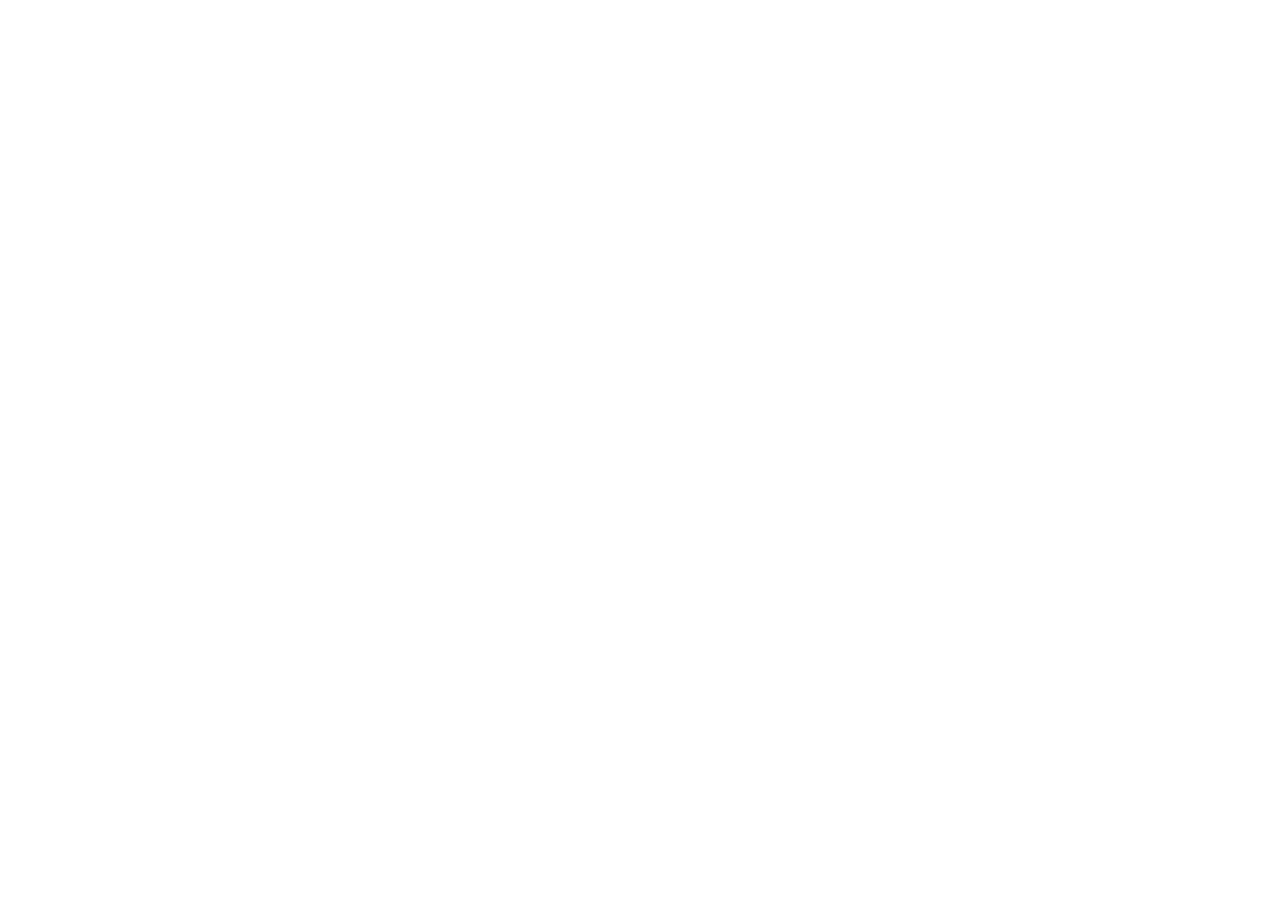
==== index.html @ aefb0fbd "Mise en place des éléments de base pour créer le site" ====
<!DOCTYPE html>
<html lang="fr">

<head>

    <meta charset="UTF-8">
    <meta name="viewport" content="width=device-width, initial-scale=1.0">
    <title>Gros Vélos</title>

    <link rel="stylesheet" href="css/normalize.css">
    <link rel="stylesheet" href="css/styles.css">

    <script src="js/scripts.js" defer></script>

</head>

<body>
    
</body>

</html>
---- css/styles.css ----
/*----------------------------------------------------------------------------
    Generic
----------------------------------------------------------------------------*/


/*------------------------------------------------------------------------------
   Base
------------------------------------------------------------------------------*/


/*------------------------------------------------------------------------------
   Mise en page
------------------------------------------------------------------------------*/


/*------------------------------------------------------------------------------
   Element/typographie
------------------------------------------------------------------------------*/


/*------------------------------------------------------------------------------
   Components
------------------------------------------------------------------------------*/


/*------------------------------------------------------------------------------
   Aide stylistique
------------------------------------------------------------------------------*/
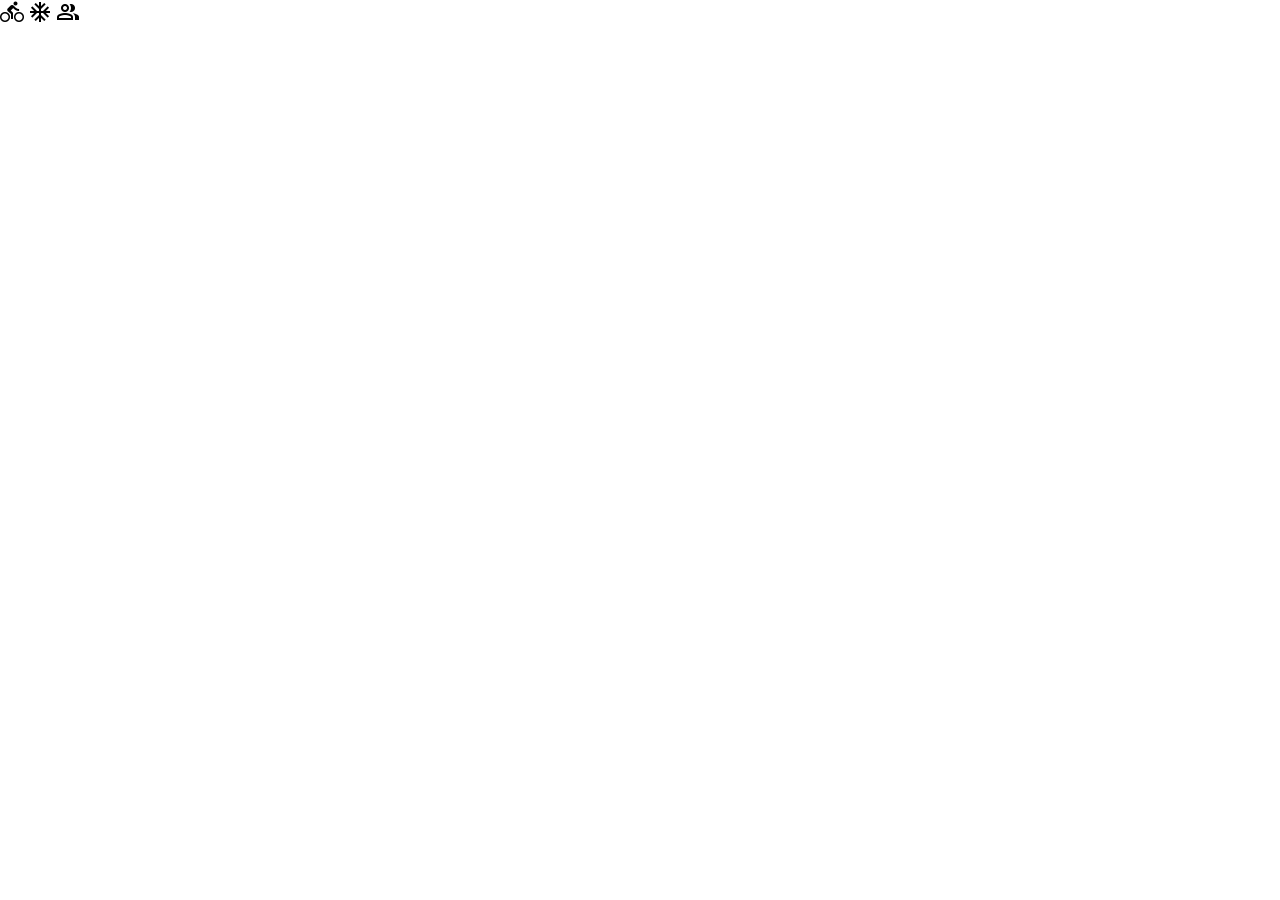
==== commit 087746a3: "Téléchargement des images et mise en place des liens vers feuilles de styles, js, google fonts, mate" ====
--- a/index.html
+++ b/index.html
@@ -8,6 +8,14 @@
     <title>Gros Vélos</title>
 
     <link rel="stylesheet" href="css/normalize.css">
+
+    <link rel="stylesheet" href="https://fonts.googleapis.com/css2?family=Material+Symbols+Outlined:opsz,wght,FILL,GRAD@20..48,100..700,0..1,-50..200" />
+
+    <link rel="preconnect" href="https://fonts.googleapis.com">
+    <link rel="preconnect" href="https://fonts.gstatic.com" crossorigin>
+    <link href="https://fonts.googleapis.com/css2?family=Raleway:ital,wght@0,100..900;1,100..900&family=Roboto:ital,wght@0,100..900;1,100..900&display=swap" rel="stylesheet">
+
+    
     <link rel="stylesheet" href="css/styles.css">
 
     <script src="js/scripts.js" defer></script>
@@ -16,6 +24,10 @@
 
 <body>
     
+    <span class="material-symbols-outlined">directions_bike</span>
+    <span class="material-symbols-outlined">ac_unit</span>
+    <span class="material-symbols-outlined">group</span>
+
 </body>
 
 </html>
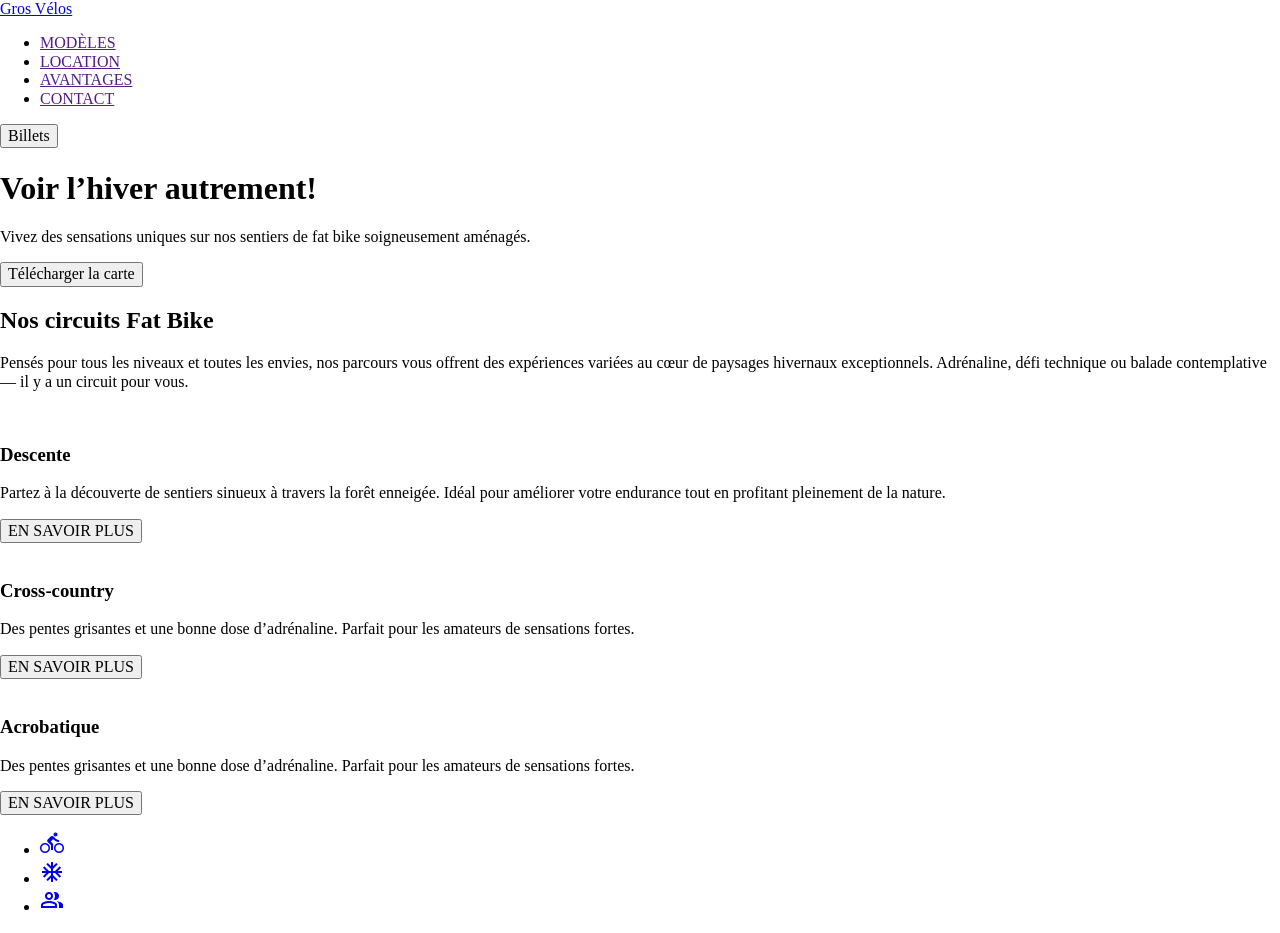
==== commit 4f9188b7: "Mise en place du HTML" ====
--- a/index.html
+++ b/index.html
@@ -24,9 +24,96 @@
 
 <body>
     
-    <span class="material-symbols-outlined">directions_bike</span>
-    <span class="material-symbols-outlined">ac_unit</span>
-    <span class="material-symbols-outlined">group</span>
+    <!--Entête-->
+
+    <header class="header">
+        <div class="wrapper">
+
+            <a href="index.html">Gros Vélos</a>
+
+            <nav class="menu">
+                <ul>
+                    <li><a href="">MODÈLES</a></li>
+                    <li><a href="">LOCATION</a></li>
+                    <li><a href="">AVANTAGES</a></li>
+                    <li><a href="">CONTACT</a></li>
+                </ul>
+            </nav>
+
+            <button>Billets</button>
+
+        </div>
+    </header>
+
+    <!--Contenu-->
+
+    <section class="hero">
+        <div class="wrapper">
+
+            <div class="conteneur">
+                <h1>Voir l’hiver autrement!</h1>
+                <p>Vivez des sensations uniques sur nos sentiers de fat bike soigneusement aménagés.</p>
+                <button>Télécharger la carte</button>
+            </div>
+
+        </div>
+    </section>
+
+    <section class="circuits">
+        <div class="wrapper">
+
+            <h2>Nos circuits Fat Bike</h2>
+            <p>Pensés pour tous les niveaux et toutes les envies, nos parcours vous offrent des expériences variées au cœur de paysages hivernaux exceptionnels. Adrénaline, défi technique ou balade contemplative — il y a un circuit pour vous.</p>
+
+            <article class="carte">
+
+                <img src="" alt="">
+                <h3>Descente</h3>
+                <p>Partez à la découverte de sentiers sinueux à travers la forêt enneigée. Idéal pour améliorer votre endurance tout en profitant pleinement de la nature.</p>
+                <button>EN SAVOIR PLUS</button>
+
+            </article>
+
+            <article class="carte">
+
+                <img src="" alt="">
+                <h3>Cross-country</h3>
+                <p>Des pentes grisantes et une bonne dose d’adrénaline. Parfait pour les amateurs de sensations fortes.</p>
+                <button>EN SAVOIR PLUS</button>
+
+            </article>
+
+            <article class="carte">
+
+                <img src="" alt="">
+                <h3>Acrobatique</h3>
+                <p>Des pentes grisantes et une bonne dose d’adrénaline. Parfait pour les amateurs de sensations fortes.</p>
+                <button>EN SAVOIR PLUS</button>
+
+            </article>
+
+        </div>
+    </section>
+
+    <!--Footer-->
+
+    <footer class="footer">
+        <div class="wrapper">
+
+            <nav class="medias-sociaux">
+
+                <ul>
+                    <li><a href="#"><span class="material-symbols-outlined">directions_bike</span></a></li>
+                    <li><a href="#"><span class="material-symbols-outlined">ac_unit</span></a></li>
+                    <li><a href="#"><span class="material-symbols-outlined">group</span></a></li>
+                </ul>
+
+            </nav>
+
+            <p></p>
+
+        </div>
+    </footer>
 
 </body>
 
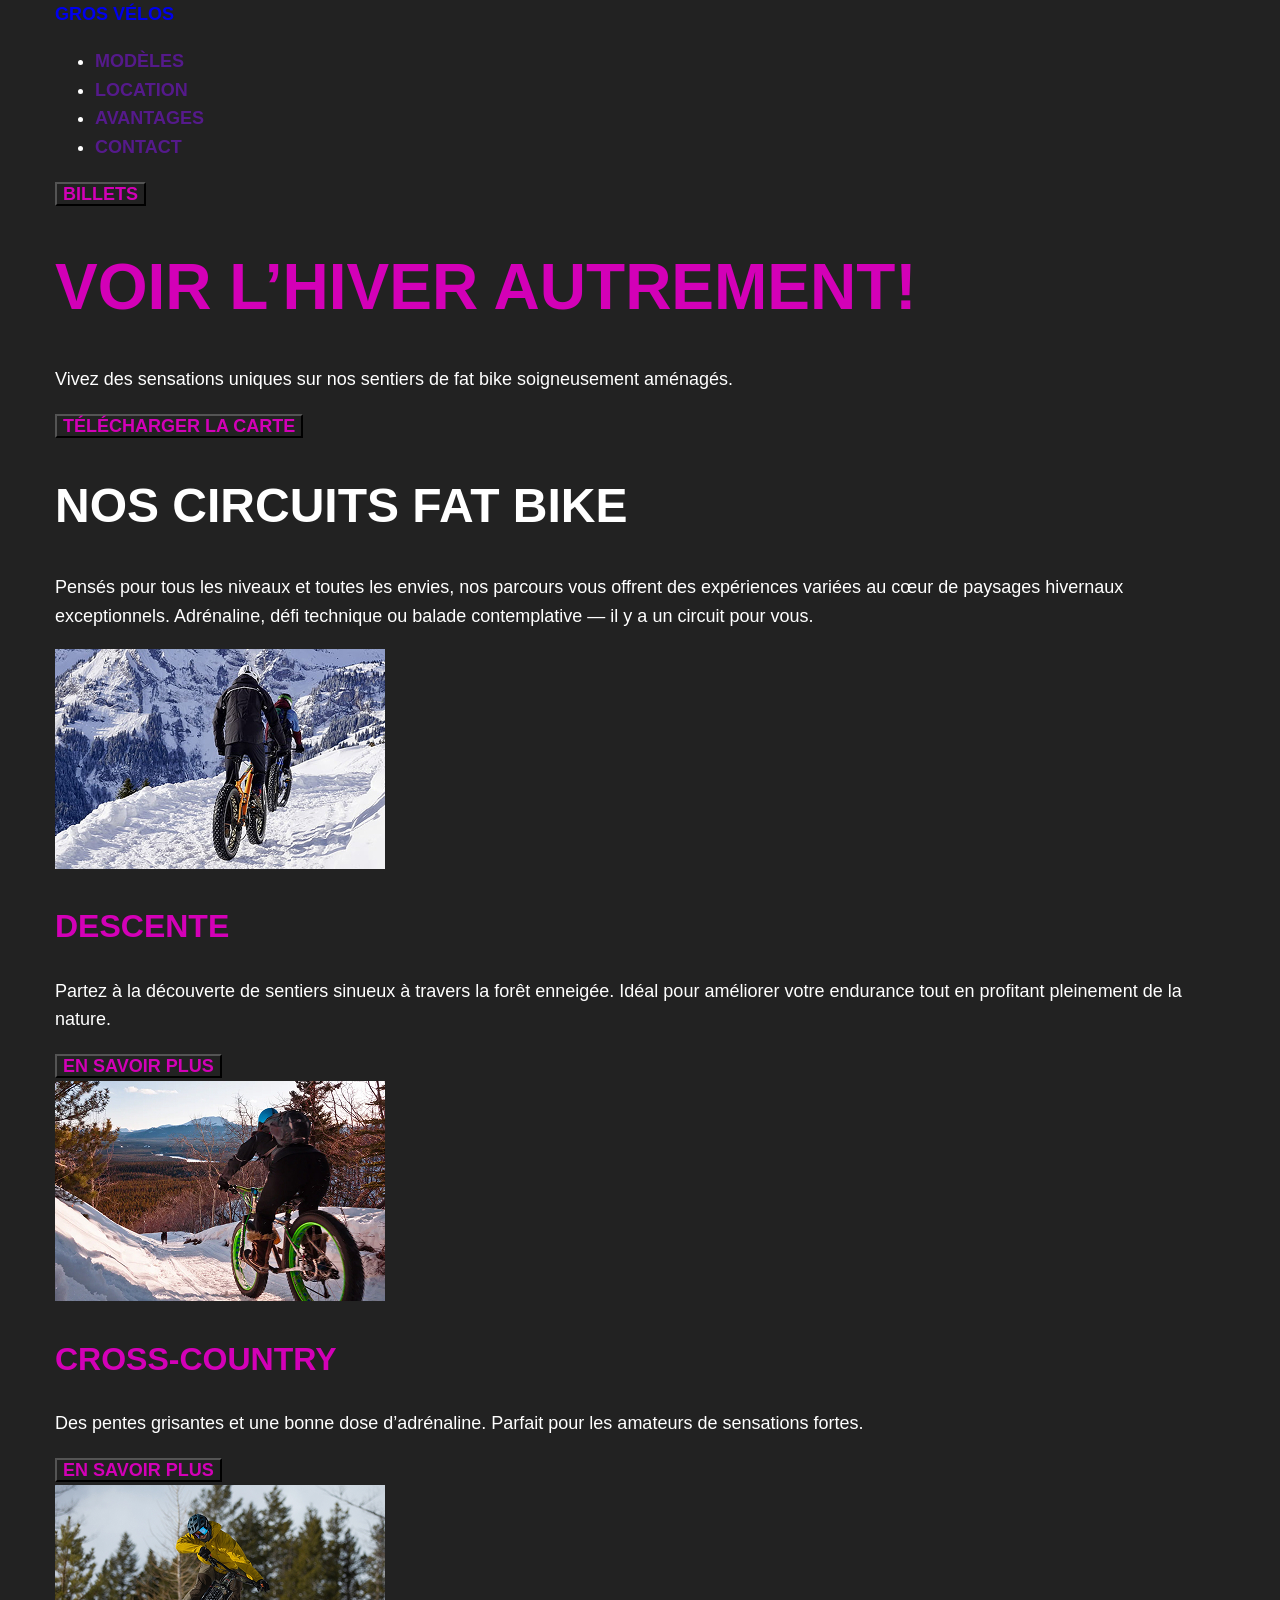
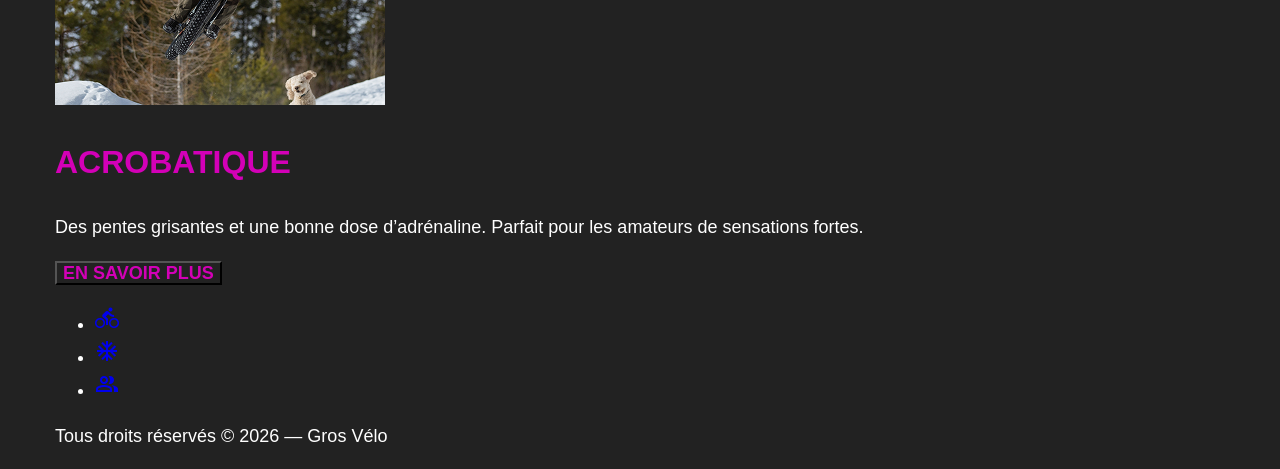
==== commit ca75d180: "Début du CSS (jusqu'aux typos)" ====
--- a/index.html
+++ b/index.html
@@ -67,7 +67,7 @@
 
             <article class="carte">
 
-                <img src="" alt="">
+                <img src="images/descente.jpg" alt="img_descente_velo">
                 <h3>Descente</h3>
                 <p>Partez à la découverte de sentiers sinueux à travers la forêt enneigée. Idéal pour améliorer votre endurance tout en profitant pleinement de la nature.</p>
                 <button>EN SAVOIR PLUS</button>
@@ -76,7 +76,7 @@
 
             <article class="carte">
 
-                <img src="" alt="">
+                <img src="images/crosscountry.jpg" alt="img_crosscountry_velo">
                 <h3>Cross-country</h3>
                 <p>Des pentes grisantes et une bonne dose d’adrénaline. Parfait pour les amateurs de sensations fortes.</p>
                 <button>EN SAVOIR PLUS</button>
@@ -85,7 +85,7 @@
 
             <article class="carte">
 
-                <img src="" alt="">
+                <img src="images/acrobatique.jpg" alt="img_acrobatique_velo">
                 <h3>Acrobatique</h3>
                 <p>Des pentes grisantes et une bonne dose d’adrénaline. Parfait pour les amateurs de sensations fortes.</p>
                 <button>EN SAVOIR PLUS</button>
@@ -110,7 +110,7 @@
 
             </nav>
 
-            <p></p>
+            <p>Tous droits réservés © 2026 — Gros Vélo</p>
 
         </div>
     </footer>
--- a/css/styles.css
+++ b/css/styles.css
@@ -2,27 +2,86 @@
     Generic
 ----------------------------------------------------------------------------*/
 
+html {
+    box-sizing: border-box;
+}
+
+*,
+*:before,
+*:after {
+    box-sizing: inherit;
+}
 
 /*------------------------------------------------------------------------------
    Base
 ------------------------------------------------------------------------------*/
 
+body {
+    font: normal 1.125rem/160% "Roboto", sans-serif;
+    font-optical-sizing: auto;
+
+    background-color: #222;
+    color: #fff;
+}
 
 /*------------------------------------------------------------------------------
    Mise en page
 ------------------------------------------------------------------------------*/
 
+.wrapper{
+    max-width: 1170px;
+    margin: 0 auto;
+}
 
 /*------------------------------------------------------------------------------
    Element/typographie
 ------------------------------------------------------------------------------*/
 
+h1{
+    font: bold 4rem/110% "Raleway", sans-serif;
+    font-optical-sizing: auto;
+    text-transform: uppercase;
+
+    color: #D300B7;
+}
+
+h2{
+    font: bold 3rem/110% "Raleway", sans-serif;
+    font-optical-sizing: auto;
+    text-transform: uppercase;
+}
+
+h3{
+    font: bold 2rem/110% "Raleway", sans-serif;
+    font-optical-sizing: auto;
+    text-transform: uppercase;
+
+    color: #D300B7;
+}
+
+a{
+    text-decoration: none;
+
+    font: bold 1.125rem "Raleway", sans-serif;
+    font-optical-sizing: auto;
+    text-transform: uppercase;
+}
+
+button{
+    font: bold 1.125rem/100% "Raleway", sans-serif;
+    font-optical-sizing: auto;
+    text-transform: uppercase;
+
+    background-color: transparent;
+    color: #D300B7;
+}
 
 /*------------------------------------------------------------------------------
    Components
 ------------------------------------------------------------------------------*/
 
 
+
 /*------------------------------------------------------------------------------
    Aide stylistique
 ------------------------------------------------------------------------------*/
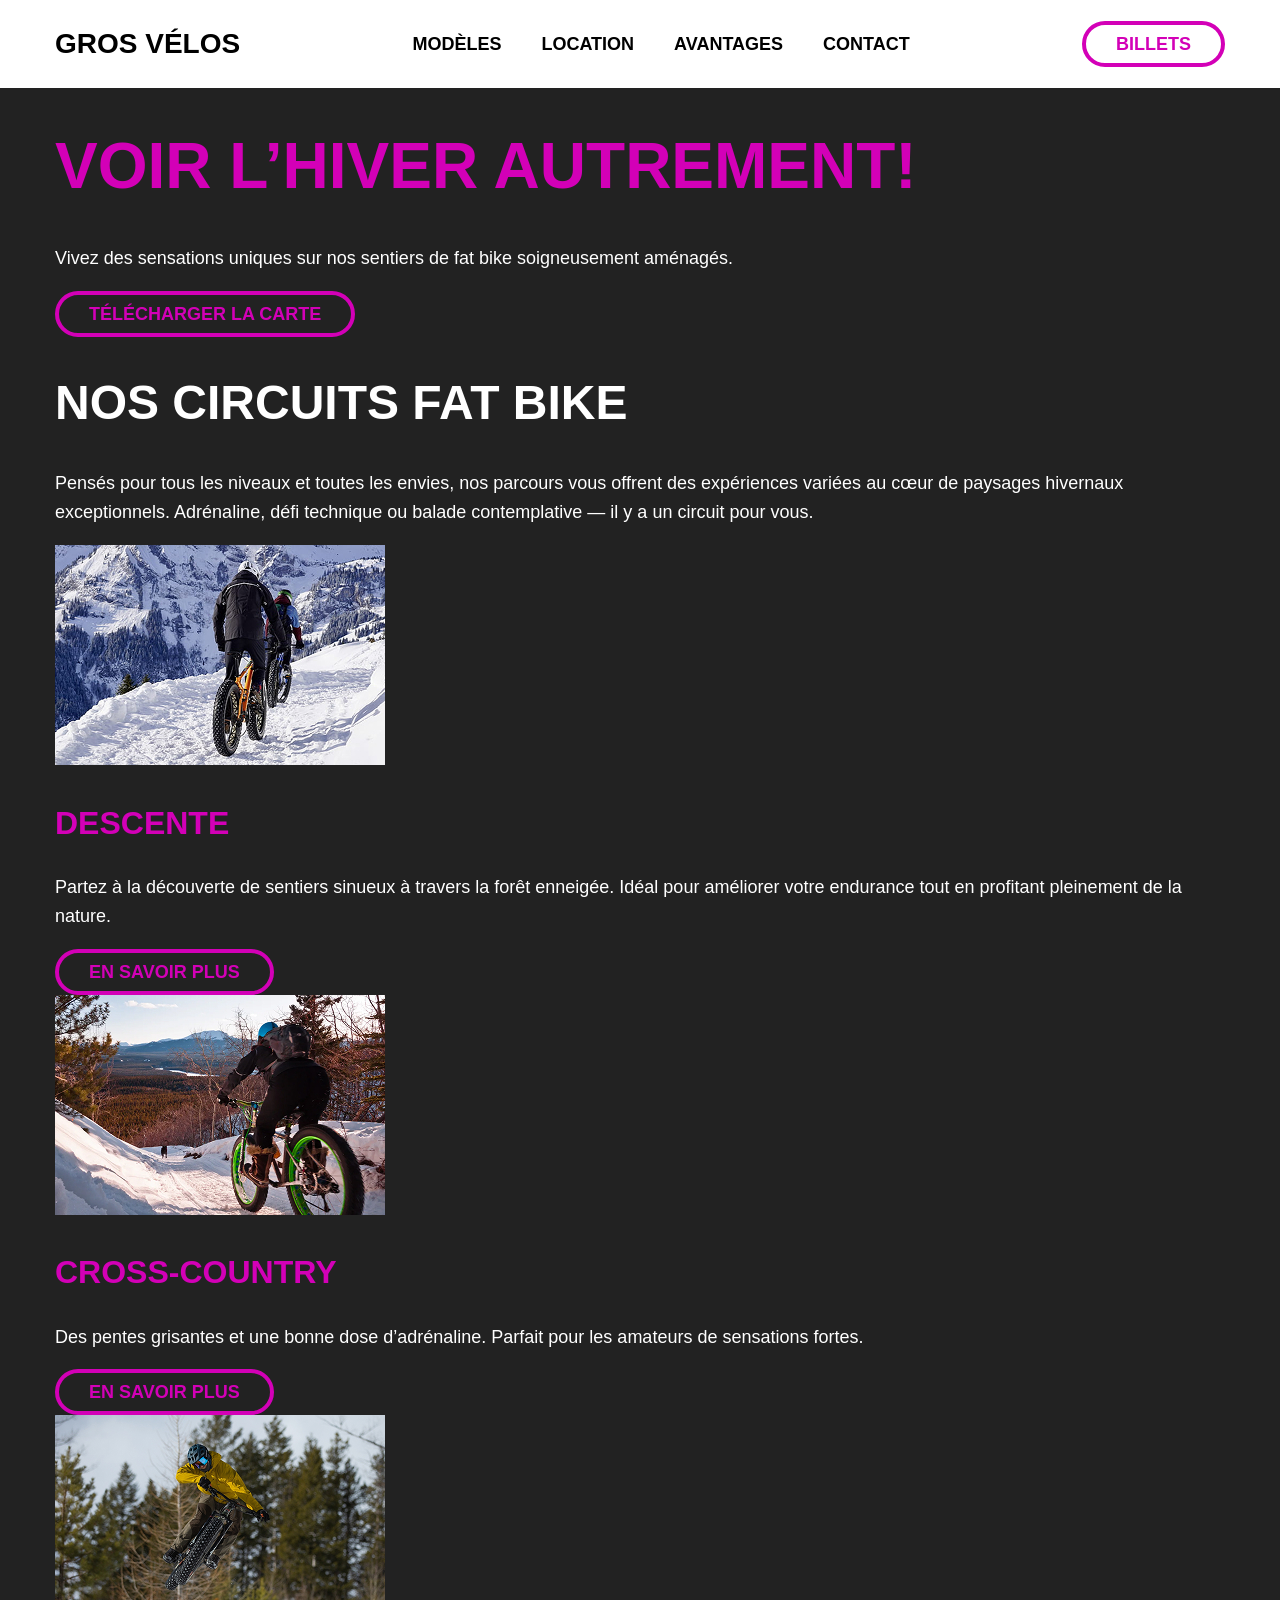
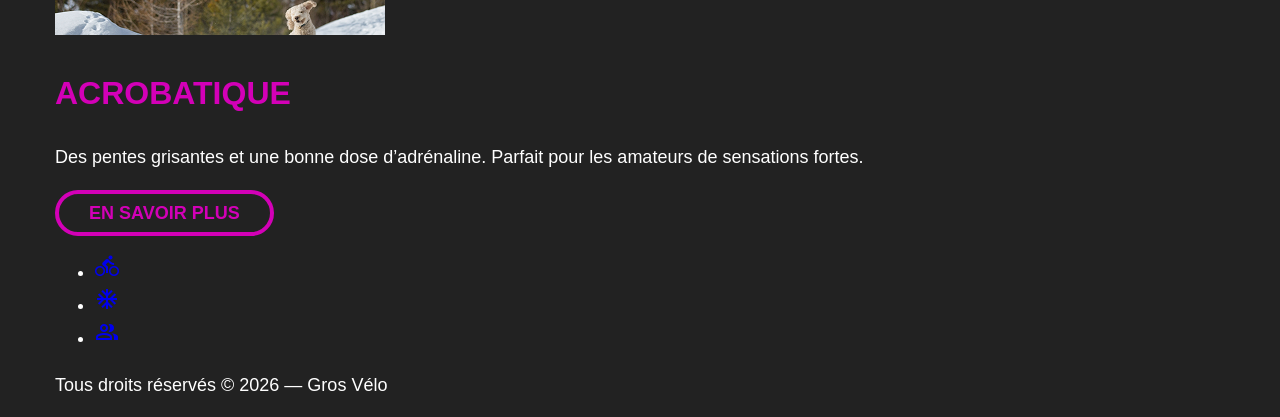
==== commit 993462ea: "CSS du header et correction dans le HTML" ====
--- a/index.html
+++ b/index.html
@@ -29,10 +29,10 @@
     <header class="header">
         <div class="wrapper">
 
-            <a href="index.html">Gros Vélos</a>
+            <a href="index.html" class="logo">Gros Vélos</a>
 
-            <nav class="menu">
-                <ul>
+            <nav class="nav">
+                <ul class="menu">
                     <li><a href="">MODÈLES</a></li>
                     <li><a href="">LOCATION</a></li>
                     <li><a href="">AVANTAGES</a></li>
--- a/css/styles.css
+++ b/css/styles.css
@@ -74,13 +74,56 @@
 
     background-color: transparent;
     color: #D300B7;
+    border: 4px solid #D300B7;
+    border-radius: 56px;
+
+    padding: 10px 30px;
 }
 
 /*------------------------------------------------------------------------------
    Components
 ------------------------------------------------------------------------------*/
 
+/*HEADER*/
 
+.header{
+    background-color: #fff;
+    padding: 21px 0;
+}
+
+.header .wrapper{
+    display: flex;
+    justify-content: space-between;
+    align-items: center;
+}
+
+.header .logo{
+    font-weight: 900; 
+    font-size: 1.75rem;
+}
+
+.header a{
+    color: #000;
+}
+
+.header .menu{
+    display: flex;
+    justify-content: space-between;
+    align-items: center;
+    gap: 40px;
+
+    padding: 0;
+    margin: 0;
+}
+
+.header .menu a:hover{
+    color: #D300B7;
+}
+
+.header button:hover{
+    color: #fff;
+    background-color: #D300B7;
+}
 
 /*------------------------------------------------------------------------------
    Aide stylistique
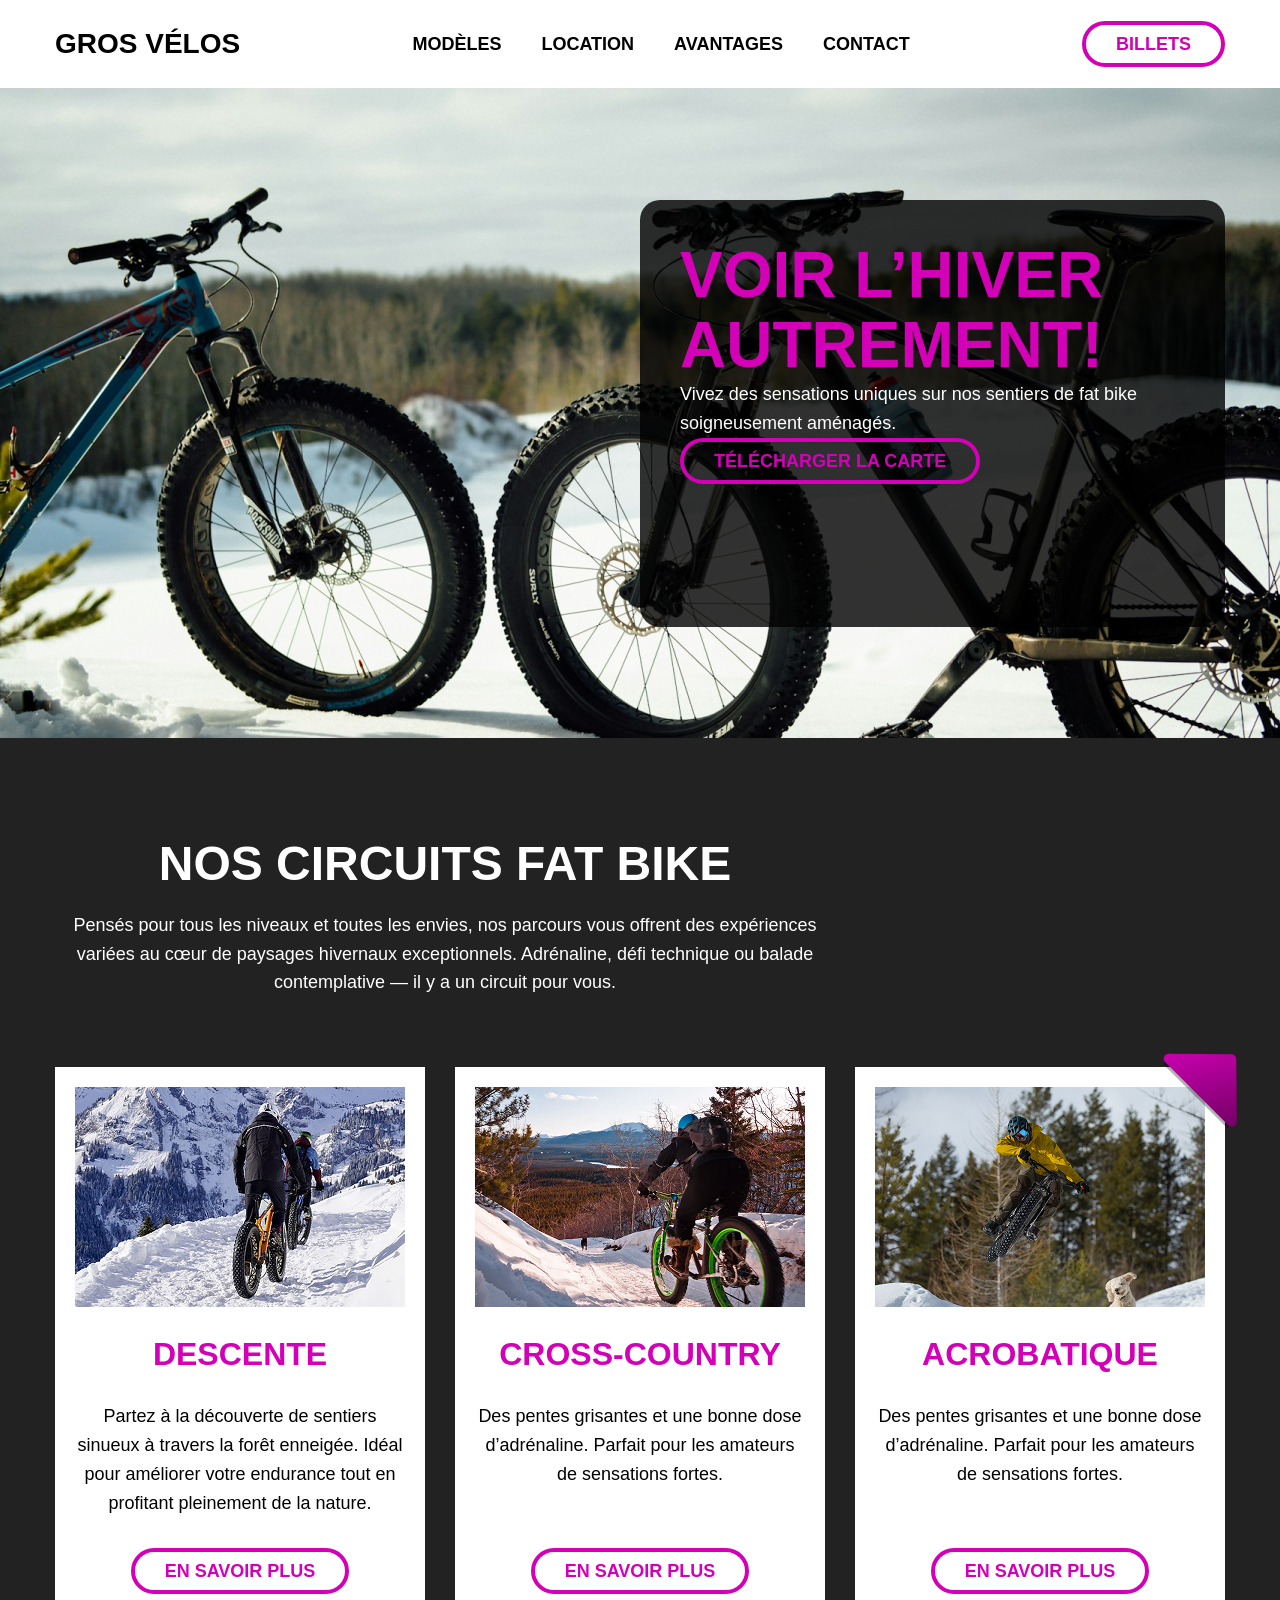
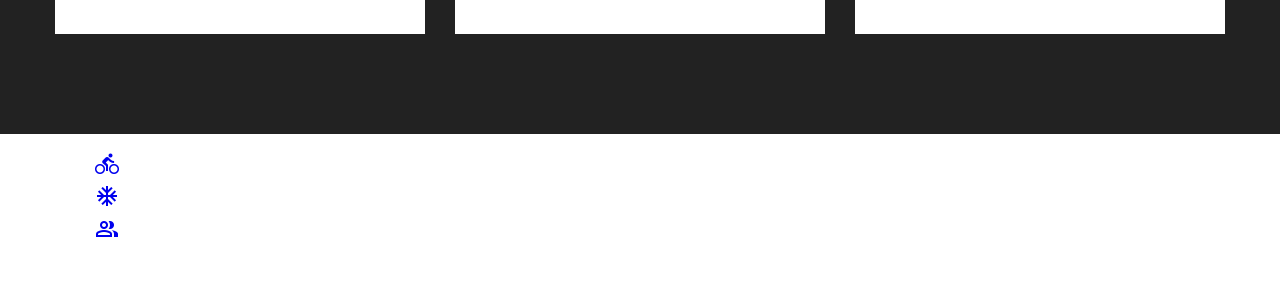
==== commit 115c6dbf: "Avancement cartes, quelques corrections HTML et CSS" ====
--- a/index.html
+++ b/index.html
@@ -62,35 +62,41 @@
     <section class="circuits">
         <div class="wrapper">
 
-            <h2>Nos circuits Fat Bike</h2>
-            <p>Pensés pour tous les niveaux et toutes les envies, nos parcours vous offrent des expériences variées au cœur de paysages hivernaux exceptionnels. Adrénaline, défi technique ou balade contemplative — il y a un circuit pour vous.</p>
+            <div class="box">
+                <h2>Nos circuits Fat Bike</h2>
+                <p>Pensés pour tous les niveaux et toutes les envies, nos parcours vous offrent des expériences variées au cœur de paysages hivernaux exceptionnels. Adrénaline, défi technique ou balade contemplative — il y a un circuit pour vous.</p>
+            </div>
 
-            <article class="carte">
+            <div class="conteneur-cartes">
+                <article class="carte">
 
-                <img src="images/descente.jpg" alt="img_descente_velo">
-                <h3>Descente</h3>
-                <p>Partez à la découverte de sentiers sinueux à travers la forêt enneigée. Idéal pour améliorer votre endurance tout en profitant pleinement de la nature.</p>
-                <button>EN SAVOIR PLUS</button>
+                    <img src="images/descente.jpg" alt="img_descente_velo">
+                    <h3>Descente</h3>
+                    <p>Partez à la découverte de sentiers sinueux à travers la forêt enneigée. Idéal pour améliorer votre endurance tout en profitant pleinement de la nature.</p>
+                    <button>EN SAVOIR PLUS</button>
 
-            </article>
+                </article>
 
-            <article class="carte">
+                <article class="carte">
 
-                <img src="images/crosscountry.jpg" alt="img_crosscountry_velo">
-                <h3>Cross-country</h3>
-                <p>Des pentes grisantes et une bonne dose d’adrénaline. Parfait pour les amateurs de sensations fortes.</p>
-                <button>EN SAVOIR PLUS</button>
+                    <img src="images/crosscountry.jpg" alt="img_crosscountry_velo">
+                    <h3>Cross-country</h3>
+                    <p>Des pentes grisantes et une bonne dose d’adrénaline. Parfait pour les amateurs de sensations fortes.</p>
+                    <button>EN SAVOIR PLUS</button>
 
-            </article>
+                </article>
 
-            <article class="carte">
+                <article class="carte avecCoin">
 
-                <img src="images/acrobatique.jpg" alt="img_acrobatique_velo">
-                <h3>Acrobatique</h3>
-                <p>Des pentes grisantes et une bonne dose d’adrénaline. Parfait pour les amateurs de sensations fortes.</p>
-                <button>EN SAVOIR PLUS</button>
+                    <img src="images/acrobatique.jpg" alt="img_acrobatique_velo">
+                    <h3>Acrobatique</h3>
+                    <p>Des pentes grisantes et une bonne dose d’adrénaline. Parfait pour les amateurs de sensations fortes.</p>
+                    <button>EN SAVOIR PLUS</button>
 
-            </article>
+                    <img src="images/coin_image.svg" alt="coin_image" class="coin">
+
+                </article>
+            </div>
 
         </div>
     </section>
--- a/css/styles.css
+++ b/css/styles.css
@@ -20,7 +20,7 @@
     font: normal 1.125rem/160% "Roboto", sans-serif;
     font-optical-sizing: auto;
 
-    background-color: #222;
+    background-color: #fff;
     color: #fff;
 }
 
@@ -43,12 +43,17 @@
     text-transform: uppercase;
 
     color: #D300B7;
+
+    margin: 0;
 }
 
 h2{
     font: bold 3rem/110% "Raleway", sans-serif;
     font-optical-sizing: auto;
     text-transform: uppercase;
+
+    margin: 0;
+    padding-bottom: 20px;
 }
 
 h3{
@@ -57,6 +62,12 @@
     text-transform: uppercase;
 
     color: #D300B7;
+
+    margin: 0;
+}
+
+p{
+    margin: 0;
 }
 
 a{
@@ -75,9 +86,14 @@
     background-color: transparent;
     color: #D300B7;
     border: 4px solid #D300B7;
-    border-radius: 56px;
+    border-radius: 50vh;
 
     padding: 10px 30px;
+}
+
+button:hover{
+    color: #fff;
+    background-color: #D300B7;
 }
 
 /*------------------------------------------------------------------------------
@@ -89,6 +105,12 @@
 .header{
     background-color: #fff;
     padding: 21px 0;
+
+    position: fixed;
+    top: 0;
+    left: 0;
+    width: 100%;
+    z-index: 200;
 }
 
 .header .wrapper{
@@ -120,10 +142,80 @@
     color: #D300B7;
 }
 
-.header button:hover{
-    color: #fff;
-    background-color: #D300B7;
-}
+/*HERO*/
+
+.hero{
+    background: url(../images/hero_velos.jpg) no-repeat center/cover;
+    min-height: 650px;
+
+    margin-top: 88px;
+}
+
+.hero .wrapper{
+    display: flex;
+    justify-content: flex-end;
+    align-items: center;
+    min-height: 650px;
+}
+
+.hero .conteneur{
+    background-color: rgba(0, 0, 0, 0.8);
+    padding: 40px;
+    border-radius: 20px;
+
+    width: 50%;
+    height: 427px;
+}
+
+/*CONTENU*/
+
+.circuits{
+    background-color: #222;
+    padding: 100px 0;
+}
+
+.circuits .box{
+    text-align: center;
+    padding-bottom: 70px;
+    max-width: 66.6667%;
+}
+
+.circuits .conteneur-cartes{
+    display: grid;
+    grid-template-columns: repeat(3, 1fr);
+    gap: 30px;
+}
+
+.circuits .carte{
+    display: flex;
+    flex-direction: column;
+    gap: 30px;
+    text-align: center;
+
+    padding: 20px 20px 40px 20px;
+    background-color: #fff;
+}
+
+.circuits .avecCoin{
+    position: relative;
+}
+
+.circuits .coin{
+    position: absolute;
+    top: -50px;
+    right: -50px;
+}
+
+.circuits .carte p{
+    color: #000;
+}
+
+.circuits .carte button{
+    align-self: center;
+    margin-top: auto;
+}
+
+
 
 /*------------------------------------------------------------------------------
    Aide stylistique
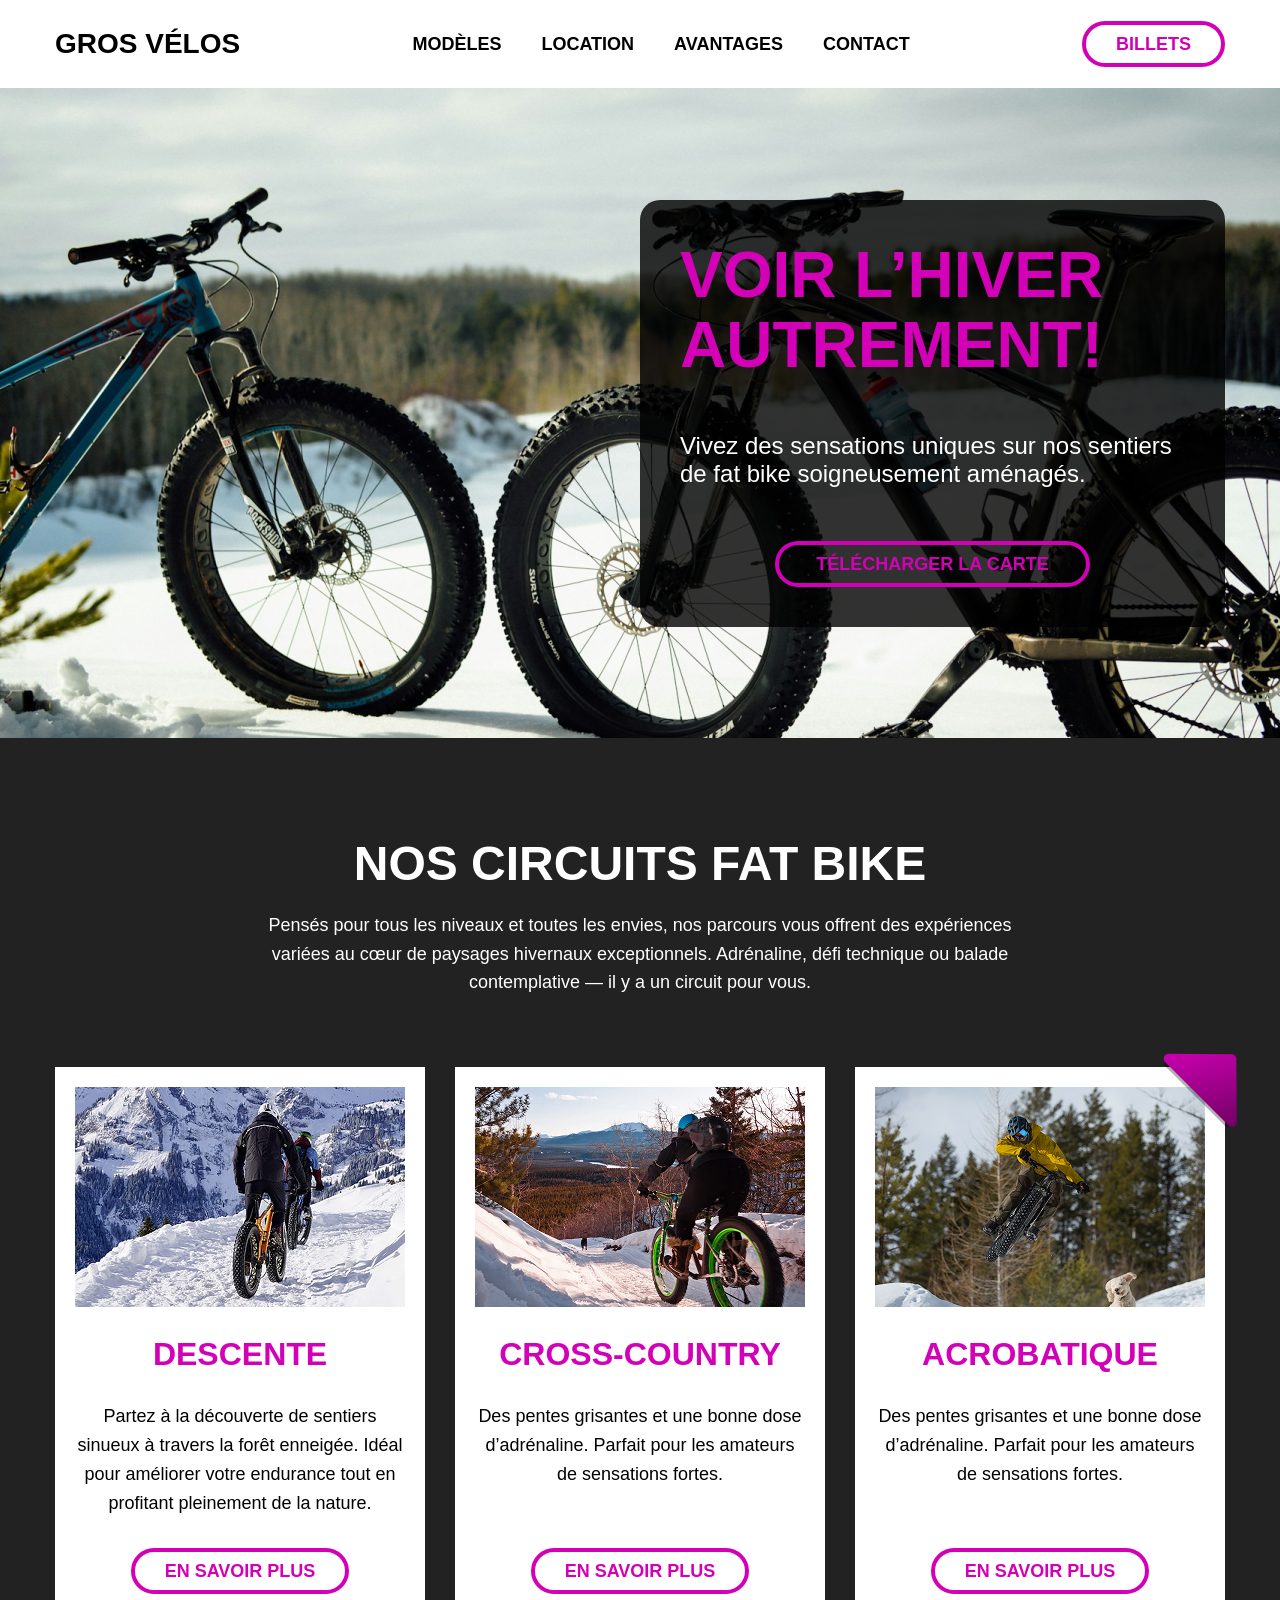
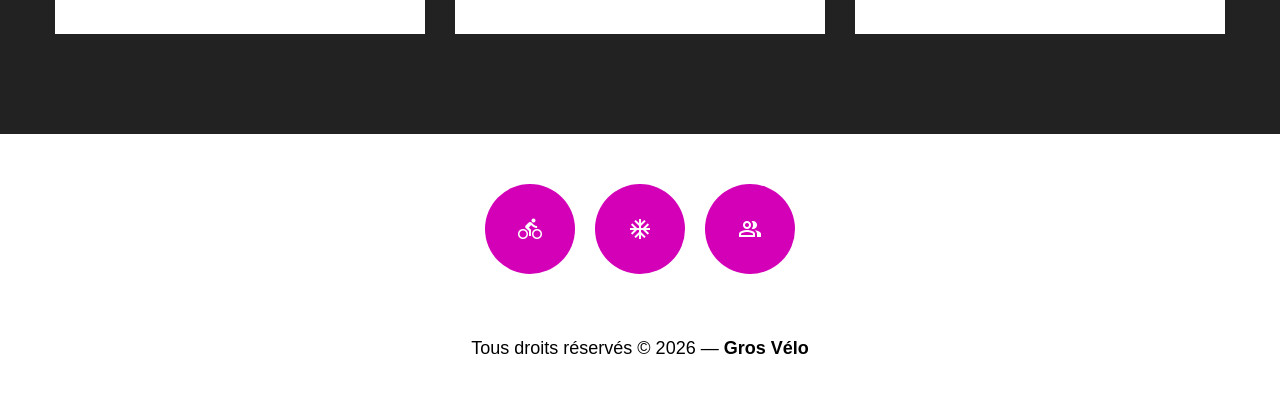
==== commit 848f0cde: "Début js. Ajustements dans le CSS et HTML pour le hero et la box du contenu" ====
--- a/index.html
+++ b/index.html
@@ -73,7 +73,7 @@
                     <img src="images/descente.jpg" alt="img_descente_velo">
                     <h3>Descente</h3>
                     <p>Partez à la découverte de sentiers sinueux à travers la forêt enneigée. Idéal pour améliorer votre endurance tout en profitant pleinement de la nature.</p>
-                    <button>EN SAVOIR PLUS</button>
+                    <button class="button">EN SAVOIR PLUS</button>
 
                 </article>
 
@@ -82,7 +82,7 @@
                     <img src="images/crosscountry.jpg" alt="img_crosscountry_velo">
                     <h3>Cross-country</h3>
                     <p>Des pentes grisantes et une bonne dose d’adrénaline. Parfait pour les amateurs de sensations fortes.</p>
-                    <button>EN SAVOIR PLUS</button>
+                    <button class="button">EN SAVOIR PLUS</button>
 
                 </article>
 
@@ -91,7 +91,7 @@
                     <img src="images/acrobatique.jpg" alt="img_acrobatique_velo">
                     <h3>Acrobatique</h3>
                     <p>Des pentes grisantes et une bonne dose d’adrénaline. Parfait pour les amateurs de sensations fortes.</p>
-                    <button>EN SAVOIR PLUS</button>
+                    <button class="button">EN SAVOIR PLUS</button>
 
                     <img src="images/coin_image.svg" alt="coin_image" class="coin">
 
@@ -106,21 +106,24 @@
     <footer class="footer">
         <div class="wrapper">
 
-            <nav class="medias-sociaux">
+            <nav class="nav">
 
-                <ul>
-                    <li><a href="#"><span class="material-symbols-outlined">directions_bike</span></a></li>
-                    <li><a href="#"><span class="material-symbols-outlined">ac_unit</span></a></li>
-                    <li><a href="#"><span class="material-symbols-outlined">group</span></a></li>
+                <ul class="medias-sociaux">
+                    <li><a href="#" class="rond"><span class="material-symbols-outlined">directions_bike</span></a></li>
+                    <li><a href="#" class="rond"><span class="material-symbols-outlined">ac_unit</span></a></li>
+                    <li><a href="#" class="rond"><span class="material-symbols-outlined">group</span></a></li>
                 </ul>
 
             </nav>
 
-            <p>Tous droits réservés © 2026 — Gros Vélo</p>
+            <p>Tous droits réservés © 2026 — <strong>Gros Vélo</strong></p>
 
         </div>
     </footer>
 
+    <!-- Fenêtre modale -->
+    <div class="modal"></div>
+
 </body>
 
 </html>
--- a/css/styles.css
+++ b/css/styles.css
@@ -89,6 +89,8 @@
     border-radius: 50vh;
 
     padding: 10px 30px;
+
+    cursor: pointer;
 }
 
 button:hover{
@@ -136,6 +138,8 @@
 
     padding: 0;
     margin: 0;
+
+    list-style: none;
 }
 
 .header .menu a:hover{
@@ -165,6 +169,19 @@
 
     width: 50%;
     height: 427px;
+
+    display: flex;
+    flex-direction: column;
+    justify-content: space-between;
+}
+
+.hero .conteneur p{
+    font-size: 1.5rem;
+}
+
+.hero button{
+    align-self: center;
+    width: 315px;
 }
 
 /*CONTENU*/
@@ -175,9 +192,16 @@
 }
 
 .circuits .box{
+    padding-bottom: 70px;
+
+    display: flex;
+    flex-direction: column;
+    justify-content: center;
+    align-items: center;
     text-align: center;
-    padding-bottom: 70px;
+
     max-width: 66.6667%;
+    margin: auto;
 }
 
 .circuits .conteneur-cartes{
@@ -215,8 +239,74 @@
     margin-top: auto;
 }
 
-
+/*FOOTER*/
+
+.footer{
+    text-align: center;
+    color: #000;
+
+    padding: 50px 0;
+}
+
+.footer .medias-sociaux{
+    display: flex;
+    justify-content: center;
+    align-items: center;
+    gap: 20px;
+
+    list-style: none;
+
+    padding-bottom: 60px;
+    padding-left: 0;
+    margin: 0;
+}
+
+.footer .rond{
+    display: flex;
+    justify-content: center;
+    align-items: center;
+
+    height: 90px;
+    width: 90px;
+
+    background-color: #D300B7;
+    color: #fff;
+
+    border-radius: 50vh;
+
+    font-size: 3.5rem;
+}
+
+.footer .rond:hover{
+    background-color: #000;
+}
 
 /*------------------------------------------------------------------------------
    Aide stylistique
-------------------------------------------------------------------------------*/+------------------------------------------------------------------------------*/
+
+.modal{
+    background-color: rgba(0, 0, 0, 0.8);
+    position: fixed;
+    z-index: 500;
+    top: 0;
+    left: 0;
+
+    display: none;
+    justify-content: center;
+    align-items: center;
+
+    width: 100%;
+    height: 100vh;
+}
+
+.fenetre{
+    background-color: #fff;
+    font-weight: bold;
+
+    max-height: 80%;
+
+    padding: 200px;
+
+    border-radius: 20px;
+}
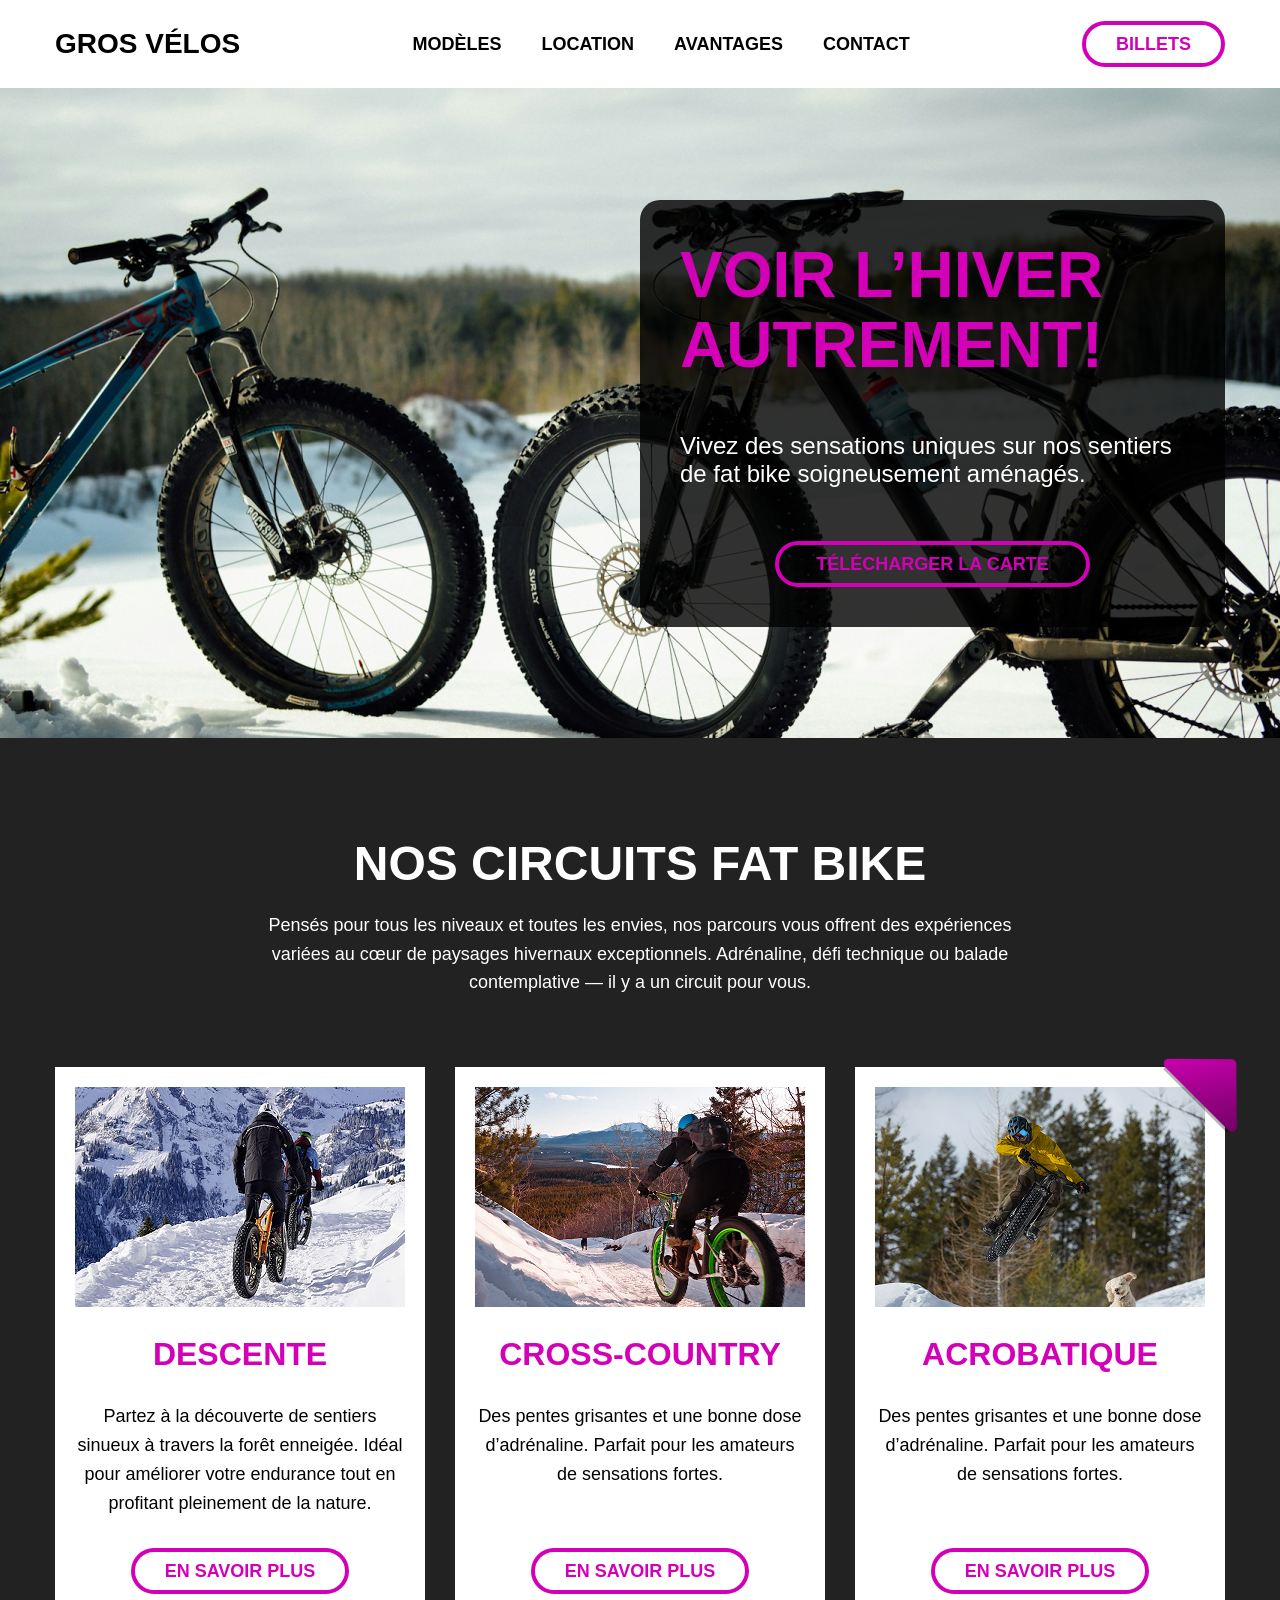
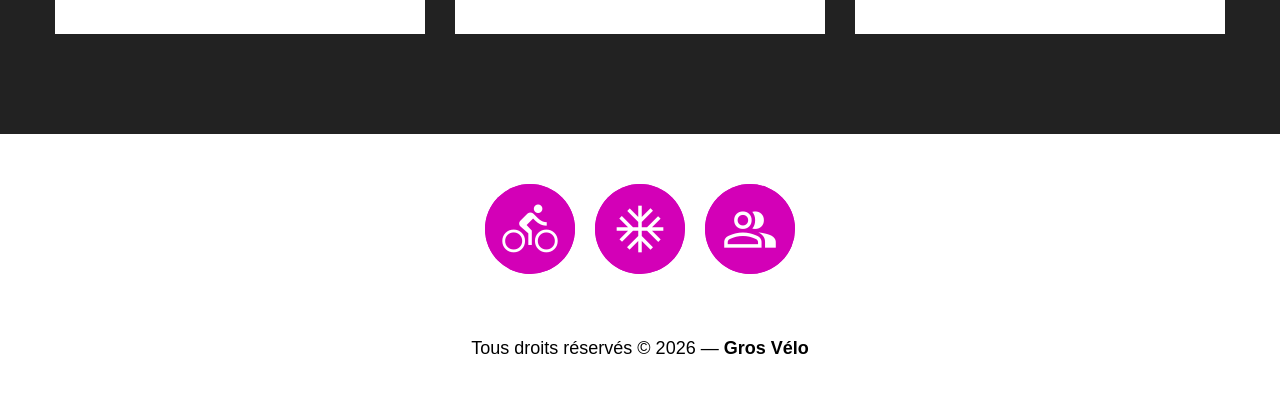
==== commit b9952db5: "Fait quelques petits ajustements" ====
--- a/index.html
+++ b/index.html
@@ -109,9 +109,9 @@
             <nav class="nav">
 
                 <ul class="medias-sociaux">
-                    <li><a href="#" class="rond"><span class="material-symbols-outlined">directions_bike</span></a></li>
-                    <li><a href="#" class="rond"><span class="material-symbols-outlined">ac_unit</span></a></li>
-                    <li><a href="#" class="rond"><span class="material-symbols-outlined">group</span></a></li>
+                    <li><a href="#" class="rond"><span class="material-symbols-outlined rond">directions_bike</span></a></li>
+                    <li><a href="#" class="rond"><span class="material-symbols-outlined rond">ac_unit</span></a></li>
+                    <li><a href="#" class="rond"><span class="material-symbols-outlined rond">group</span></a></li>
                 </ul>
 
             </nav>
--- a/css/styles.css
+++ b/css/styles.css
@@ -226,7 +226,7 @@
 
 .circuits .coin{
     position: absolute;
-    top: -50px;
+    top: -45px;
     right: -50px;
 }
 
@@ -256,8 +256,7 @@
 
     list-style: none;
 
-    padding-bottom: 60px;
-    padding-left: 0;
+    padding: 0 0 60px;
     margin: 0;
 }
 
@@ -303,10 +302,15 @@
 .fenetre{
     background-color: #fff;
     font-weight: bold;
+    color: #000;
 
     max-height: 80%;
 
-    padding: 200px;
+    padding: 185px 270px;
 
     border-radius: 20px;
+}
+
+.modal.visible{
+    display: flex;
 }
